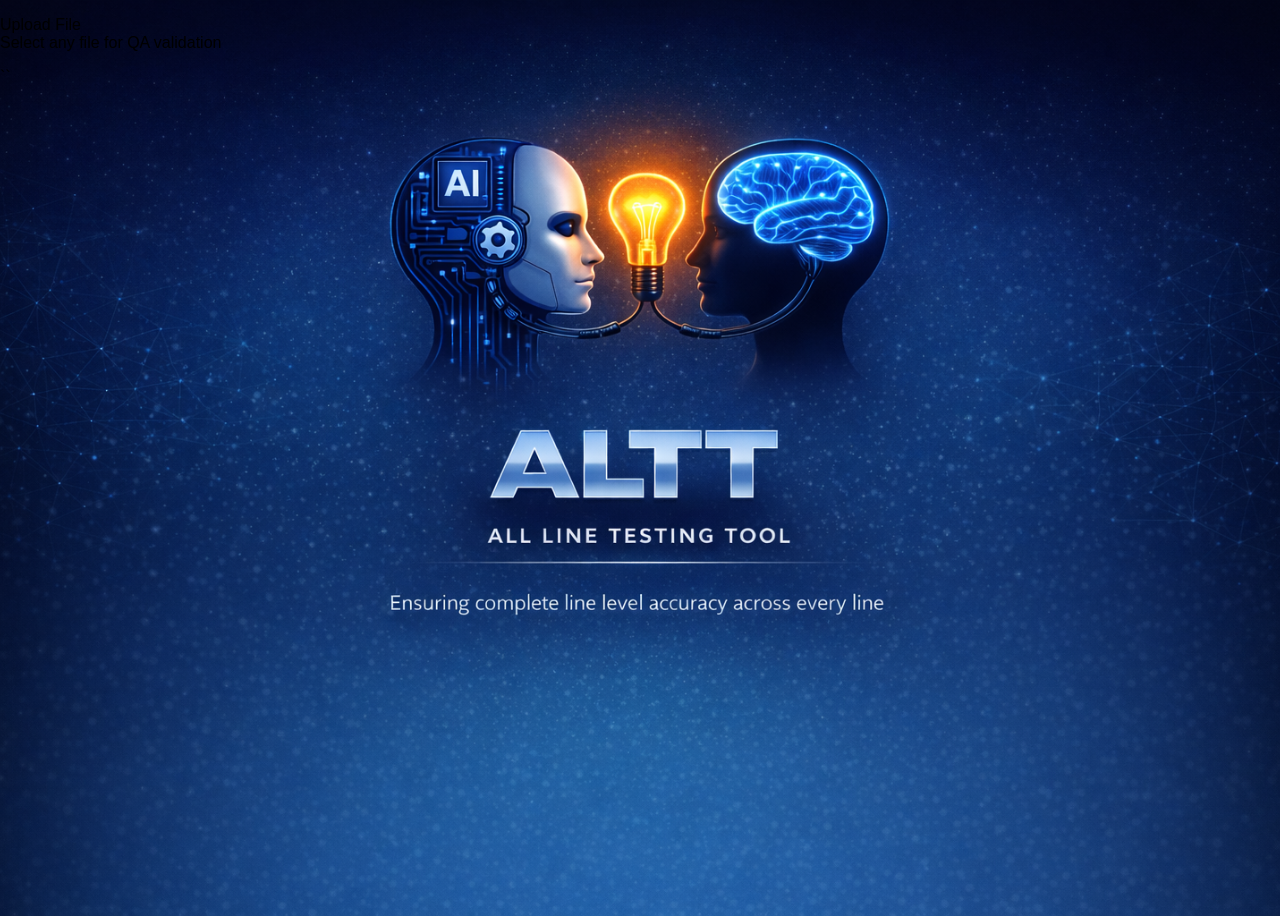
==== compare.html @ 16dd4e04 "Create compare.html" ====
<!DOCTYPE html>
<html lang="en">
<head>
    <meta charset="UTF-8">
    <title>ALTT - Upload</title>
    <link rel="stylesheet" href="style.css">
</head>
<body>

<!-- Background -->
<div class="background"></div>

<!-- Upload Section -->
<div class="upload-container">

    <div id="uploadBox" class="upload-box">
        <p>Upload File<br>
        <span>Select any file for QA validation</span></p>
        <input type="file" id="fileInput" hidden>
    </div>

    <!-- Forms Display -->
    <div id="formsContainer" class="forms-container"></div>

</div>

<script src="compare.js"></script>

</body>
</html>
``
---- style.css ----
/* RESET */

body {
    margin: 0;
    padding: 0;
    height: 100vh;
    font-family: 'Segoe UI', sans-serif;

    /* ✅ FULL BACKGROUND IMAGE */
    background: url("background.png") no-repeat center center;
    background-size: cover;
}


/* DARK OVERLAY (to match contrast) */
.overlay {
    width: 100%;
    height: 100vh;

    display: flex;
    justify-content: center;
    align-items: flex-start;
}

/* CONTENT POSITIONING */
.content {
    text-align: center;

    position: absolute;
    top: 52%;             /* 🔥 PERFECT ALIGNMENT CONTROL */
    left: 50%;
    transform: translate(-50%, -50%);
}

/* TITLE */
.title {
    font-size: 95px;
    font-weight: 900;

    background: linear-gradient(to bottom, #e8ecf3, #aab4c8);
    -webkit-background-clip: text;
    -webkit-text-fill-color: transparent;

    letter-spacing: 5px;
    margin: 0;

    /* 🔥 ADD THIS LINE */
    text-shadow: 0px 8px 25px rgba(255,255,255,0.4)

}

/* SUBTITLE */
.subtitle {
    font-size: 22px;
    letter-spacing: 4px;

    color: #c8d4ea;
    margin-top: 5px;
}

/* TAGLINE */
.tagline {
    margin-top: 20px;

    font-size: 14px;
    font-style: italic;

    color: #e0e8f8;

    padding: 8px 25px;

    border-radius: 20px;

    background: rgba(255, 255, 255, 0.07);
    backdrop-filter: blur(8px);

    border: 1px solid rgba(255,255,255,0.15);

    display: inline-block;
}

/* ================================
   ALTT Bottom Option Cards Section
   ================================ */

.altt-options {
  position: fixed;
  left: 0;
  right: 0;
  bottom: clamp(18px, 4.5vh, 44px);
  z-index: 20;

  /* Ensures cards don't touch screen edges */
  padding: 0 clamp(14px, 3vw, 32px);

  /* No overlap with browser UI safe area */
  padding-bottom: env(safe-area-inset-bottom, 0px);

  pointer-events: none; /* enable click only on inner wrapper */
}

.altt-options__wrap {
  pointer-events: auto;

  /* Desktop layout: side-by-side */
  display: grid;
  grid-template-columns: 1fr 1fr;
  gap: clamp(14px, 2.2vw, 22px);

  /* Center with max width */
  max-width: 1050px;
  margin: 0 auto;

  /* Prevent overlap with hero text area (keeps cards visually in bottom zone) */
  align-items: stretch;
}

/* Card base */
.option-card {
  display: flex;
  flex-direction: column;
  align-items: center;

  /* ✅ IMPORTANT FIXES */
  width: fit-content;              /* auto width */
  min-width: 320px;
  max-width: 520px;               /* prevents too wide */
  height: auto;                   /* ✅ auto height */

  padding: 24px 28px;             /* balanced spacing */

  box-sizing: border-box;         /* ensures padding stays inside */

  border-radius: 20px;

  background: linear-gradient(
    135deg,
    rgba(130, 190, 255, 0.14),
    rgba(30, 80, 170, 0.10)
  );

  backdrop-filter: blur(14px);

  border: 1px solid rgba(190, 230, 255, 0.22);

  box-shadow:
    0 10px 30px rgba(0, 0, 0, 0.35),
    inset 0 1px 0 rgba(255, 255, 255, 0.10);

  cursor: pointer;
  transition: 0.3s ease;
}


/* Liquid reflection shine layer */
.option-card__shine {
  position: absolute;
  inset: -40% -30%;
  background: radial-gradient(circle at 20% 20%, rgba(255,255,255,0.22), rgba(255,255,255,0) 55%),
              linear-gradient(120deg, rgba(255,255,255,0.18), rgba(255,255,255,0) 35%);
  transform: rotate(-8deg);
  opacity: 0.55;
  transition: opacity 0.3s ease, transform 0.3s ease;
  pointer-events: none;
}

/* Subtle moving highlight edge */
.option-card::before {
  content: "";
  position: absolute;
  top: -60%;
  left: -30%;
  width: 120%;
  height: 120%;
  background: linear-gradient(
    90deg,
    rgba(255,255,255,0) 0%,
    rgba(255,255,255,0.14) 40%,
    rgba(255,255,255,0) 75%
  );
  transform: rotate(18deg);
  opacity: 0.22;
  pointer-events: none;
}

/* Typography */

.option-card__header {
  text-align: center;
  margin-bottom: 16px;
}
.option-card__title {
  font-size: 20px;
  font-weight: 900;

  text-align: center;
  margin-bottom: 12px;

  color: rgba(235, 248, 255, 0.96);
}

/* BODY (Description Section) */
.option-card__body {
  text-align: center;
  padding: 0 4px;
}

.option-card__desc {
  font-size: 13.5px;

  text-align: center;

  color: rgba(230, 238, 245, 0.85);

  /* ✅ FIXES TEXT ISSUE */
  white-space: normal;        /* allow wrapping */
  line-height: 1.5;           /* better readability */

  max-width: 460px;           /* keeps text inside card */
}


/* Hover effects (MANDATORY) */
.option-card:hover {
  transform: scale(1.04);
  filter: brightness(1.08);

  /* Neon aura */
  box-shadow:
    0 0 22px rgba(90, 180, 255, 0.55),
    0 18px 40px rgba(0, 0, 0, 0.45),
    inset 0 1px 0 rgba(255, 255, 255, 0.14);

  border-color: rgba(200, 240, 255, 0.35);
}

.option-card:hover .option-card__shine {
  opacity: 0.82;
  transform: rotate(-8deg) translateY(-6px);
}


/* Responsive: stack vertically on smaller screens */
@media (max-width: 900px) {
  .altt-options {
    bottom: clamp(12px, 3vh, 26px);
  }

  .altt-options__wrap {
    grid-template-columns: 1fr;
    max-width: 680px;
  }

  .option-card {
    min-height: 130px;
  }
}
/* ================================
   HORIZONTAL CONTAINER LAYOUT
   ================================ */

.altt-horizontal-container {
  position: fixed;              /* ✅ stick to screen */
  left: 0;
  bottom: 65px;                 /* ✅ move to bottom */

  width: 100%;
  display: flex;
  justify-content: center;

  z-index: 20;                  /* ✅ keep above background */

  padding: 0 20px;              /* ✅ spacing from edges */
}



.altt-horizontal-box {
  width: 85%;
  max-width: 1100px;
  height: 140px;

  display: flex;
  justify-content: center;
  align-items: center;

  border-radius: 24px;

  /* ✅ REMOVE GLASS LOOK */
  background: transparent;
  backdrop-filter: none;
  border: none;
}
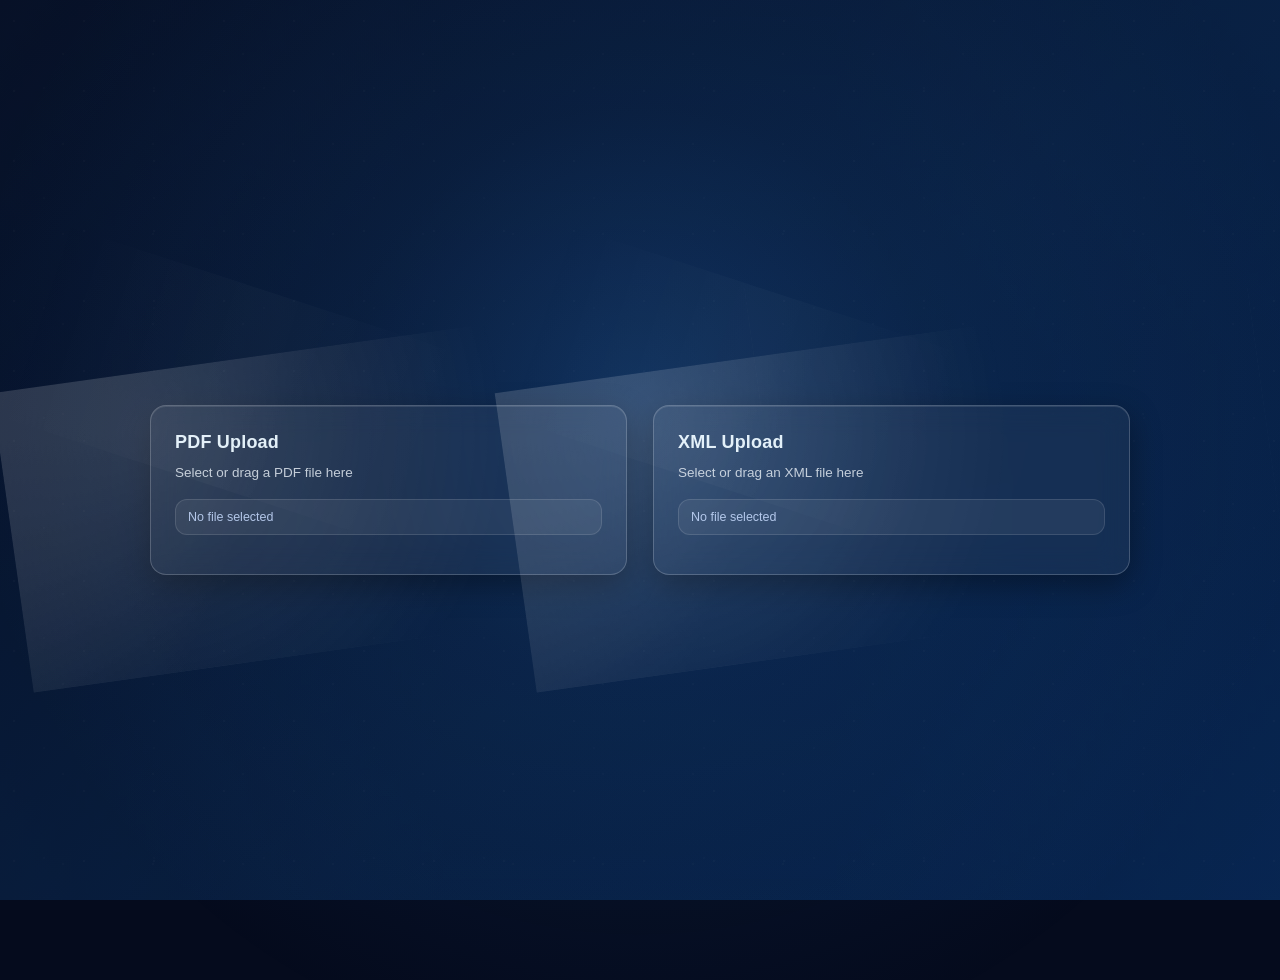
==== commit d73c387c: "feat(ui): add second screen upload UI with PDF and XML upload boxes and glow hover effects" ====
--- a/compare.html
+++ b/compare.html
@@ -1,31 +1,59 @@
 <!DOCTYPE html>
 <html lang="en">
 <head>
-    <meta charset="UTF-8">
-    <title>ALTT - Upload</title>
-    <link rel="stylesheet" href="style.css">
+  <meta charset="UTF-8" />
+  <meta name="viewport" content="width=device-width, initial-scale=1"/>
+  <title>ALTT - Upload</title>
+  <link rel="stylesheet" href="style.css" />
 </head>
+
 <body>
+  <!-- Background layer only (no text/images here) -->
+  <div class="background" aria-hidden="true"></div>
 
-<!-- Background -->
-<div class="background"></div>
+  <!-- Centered stage -->
+  <main class="upload-stage">
+    <section class="upload-grid" aria-label="File upload area">
+      
+      <!-- PDF Upload Card -->
+      <div
+        class="upload-card"
+        id="pdfCard"
+        role="button"
+        tabindex="0"
+        aria-label="Upload PDF file"
+        data-kind="pdf"
+      >
+        <div class="upload-card__shine" aria-hidden="true"></div>
+        <div class="upload-card__content">
+          <div class="upload-title">PDF Upload</div>
+          <div class="upload-hint">Select or drag a PDF file here</div>
+          <div class="upload-filename" id="pdfName">No file selected</div>
+        </div>
+        <input type="file" id="pdfInput" accept=".pdf,application/pdf" hidden />
+      </div>
 
-<!-- Upload Section -->
-<div class="upload-container">
+      <!-- XML Upload Card -->
+      <div
+        class="upload-card"
+        id="xmlCard"
+        role="button"
+        tabindex="0"
+        aria-label="Upload XML file"
+        data-kind="xml"
+      >
+        <div class="upload-card__shine" aria-hidden="true"></div>
+        <div class="upload-card__content">
+          <div class="upload-title">XML Upload</div>
+          <div class="upload-hint">Select or drag an XML file here</div>
+          <div class="upload-filename" id="xmlName">No file selected</div>
+        </div>
+        <input type="file" id="xmlInput" accept=".xml,text/xml,application/xml" hidden />
+      </div>
 
-    <div id="uploadBox" class="upload-box">
-        <p>Upload File<br>
-        <span>Select any file for QA validation</span></p>
-        <input type="file" id="fileInput" hidden>
-    </div>
+    </section>
+  </main>
 
-    <!-- Forms Display -->
-    <div id="formsContainer" class="forms-container"></div>
-
-</div>
-
-<script src="compare.js"></script>
-
+  <script src="compare.js"></script>
 </body>
 </html>
-``
--- a/style.css
+++ b/style.css
@@ -290,4 +290,237 @@
   background: transparent;
   backdrop-filter: none;
   border: none;
-}+}
+
+/* UPLOAD SECTION */
+.upload-container {
+    position: absolute;
+    top: 50%;
+    left: 50%;
+    transform: translate(-50%, -40%);
+    text-align: center;
+    width: 80%;
+}
+/* ================================
+   UPLOAD SCREEN (SECOND PAGE)
+   Futuristic background + 2 upload cards
+================================ */
+
+/* Ensure full-screen canvas */
+html, body {
+  height: 100%;
+}
+
+/* Keep your font family consistent */
+body {
+  margin: 0;
+  min-height: 100vh;
+  font-family: 'Segoe UI', sans-serif;
+  overflow-x: hidden;
+
+  /* IMPORTANT: remove dependency on background.png on upload screen.
+     Background is created with CSS via .background layer. */
+  background: #050B1D;
+}
+
+/* ---------- BACKGROUND LAYER ONLY ---------- */
+.background {
+  position: fixed;
+  inset: 0;
+  z-index: 0;
+
+  /* Base gradient */
+  background: linear-gradient(135deg, #050B1D 0%, #071B3A 55%, #06214A 100%);
+}
+
+/* Particle dots + faint edge networks */
+.background::before {
+  content: "";
+  position: absolute;
+  inset: 0;
+
+  /* Multi-layer overlay:
+     1) Subtle particles (radial dots)
+     2) Faint network lines on edges (linear fades)
+  */
+  background-image:
+    radial-gradient(circle at 20% 30%, rgba(255,255,255,0.10) 1px, transparent 1.6px),
+    radial-gradient(circle at 70% 60%, rgba(255,255,255,0.08) 1px, transparent 1.6px),
+    radial-gradient(circle at 40% 80%, rgba(255,255,255,0.06) 1px, transparent 1.6px),
+    linear-gradient(90deg, rgba(46,125,216,0.18), transparent 35%),
+    linear-gradient(270deg, rgba(46,125,216,0.18), transparent 35%),
+    linear-gradient(180deg, rgba(46,125,216,0.12), transparent 40%),
+    linear-gradient(0deg, rgba(46,125,216,0.10), transparent 40%);
+
+  background-size:
+    70px 70px,
+    90px 90px,
+    110px 110px,
+    100% 100%,
+    100% 100%,
+    100% 100%,
+    100% 100%;
+
+  opacity: 0.20; /* low opacity particles */
+  filter: blur(0.2px);
+  pointer-events: none;
+}
+
+/* Soft center glow layer */
+.background::after {
+  content: "";
+  position: absolute;
+  inset: -10%;
+  background: radial-gradient(
+    circle at 50% 45%,
+    rgba(46,125,216,0.28) 0%,
+    rgba(46,125,216,0.10) 30%,
+    rgba(0,0,0,0) 70%
+  );
+  opacity: 0.9;
+  pointer-events: none;
+}
+
+/* ---------- CENTER STAGE LAYOUT ---------- */
+.upload-stage {
+  position: relative;
+  z-index: 1; /* above background */
+  min-height: 100vh;
+  display: flex;
+  align-items: center;
+  justify-content: center;
+  padding: clamp(18px, 4vw, 40px);
+}
+
+/* Two boxes side-by-side on desktop, stacked on mobile */
+.upload-grid {
+  width: min(980px, 94vw);
+  display: grid;
+  grid-template-columns: repeat(2, minmax(260px, 1fr));
+  gap: clamp(16px, 2.5vw, 26px);
+}
+
+/* Responsive stack */
+@media (max-width: 760px) {
+  .upload-grid {
+    grid-template-columns: 1fr;
+  }
+}
+
+/* ---------- UPLOAD CARD (Option-card-like) ---------- */
+.upload-card {
+  position: relative;
+  border-radius: 16px;
+  padding: 26px 24px;
+  min-height: 170px;
+  box-sizing: border-box;
+
+  /* glassmorphism */
+  background: rgba(255,255,255,0.05);
+  backdrop-filter: blur(14px);
+  -webkit-backdrop-filter: blur(14px);
+
+  border: 1px solid rgba(255,255,255,0.20);
+  box-shadow:
+    0 10px 30px rgba(0,0,0,0.35),
+    inset 0 1px 0 rgba(255,255,255,0.10);
+
+  cursor: pointer;
+  user-select: none;
+
+  transition: transform 0.3s ease, box-shadow 0.3s ease, border-color 0.3s ease, filter 0.3s ease;
+  outline: none;
+}
+
+/* Optional shine layer (same idea as option-card shine) */
+.upload-card__shine {
+  position: absolute;
+  inset: -40% -30%;
+  background:
+    radial-gradient(circle at 20% 20%, rgba(255,255,255,0.22), rgba(255,255,255,0) 55%),
+    linear-gradient(120deg, rgba(255,255,255,0.18), rgba(255,255,255,0) 35%);
+  transform: rotate(-8deg);
+  opacity: 0.55;
+  transition: opacity 0.3s ease, transform 0.3s ease;
+  pointer-events: none;
+}
+
+/* subtle highlight sweep like option-card::before */
+.upload-card::before {
+  content: "";
+  position: absolute;
+  top: -60%;
+  left: -30%;
+  width: 120%;
+  height: 120%;
+  background: linear-gradient(
+    90deg,
+    rgba(255,255,255,0) 0%,
+    rgba(255,255,255,0.14) 40%,
+    rgba(255,255,255,0) 75%
+  );
+  transform: rotate(18deg);
+  opacity: 0.18;
+  pointer-events: none;
+}
+
+.upload-card__content {
+  position: relative;
+  display: flex;
+  flex-direction: column;
+  gap: 10px;
+}
+
+/* Minimal typography */
+.upload-title {
+  font-size: 18px;
+  font-weight: 900;
+  color: rgba(235, 248, 255, 0.96);
+  letter-spacing: 0.2px;
+}
+
+.upload-hint {
+  font-size: 13.5px;
+  line-height: 1.45;
+  color: rgba(230, 238, 245, 0.82);
+}
+
+.upload-filename {
+  margin-top: 6px;
+  font-size: 12.5px;
+  color: rgba(200, 220, 255, 0.86);
+  padding: 10px 12px;
+  border-radius: 12px;
+  background: rgba(255,255,255,0.06);
+  border: 1px solid rgba(255,255,255,0.12);
+  white-space: nowrap;
+  overflow: hidden;
+  text-overflow: ellipsis;
+}
+
+/* ---------- HOVER + GLOW (CRITICAL) ---------- */
+.upload-card:hover {
+  transform: scale(1.03);
+  filter: brightness(1.06);
+
+  border-color: rgba(46,125,216,0.55);
+  box-shadow:
+    0 0 20px rgba(0, 150, 255, 0.40),
+    0 18px 40px rgba(0,0,0,0.45),
+    inset 0 1px 0 rgba(255,255,255,0.14);
+}
+
+.upload-card:hover .upload-card__shine {
+  opacity: 0.82;
+  transform: rotate(-8deg) translateY(-6px);
+}
+
+/* Active click press */
+.upload-card:active {
+  transform: scale(0.99);
+}
+
+/* Keyboard focus (keeps it accessible + consistent) */
+.upload-card:focus-visible {
+  border-color: rgba(46,125,216,0.70);
+  box-shadow:
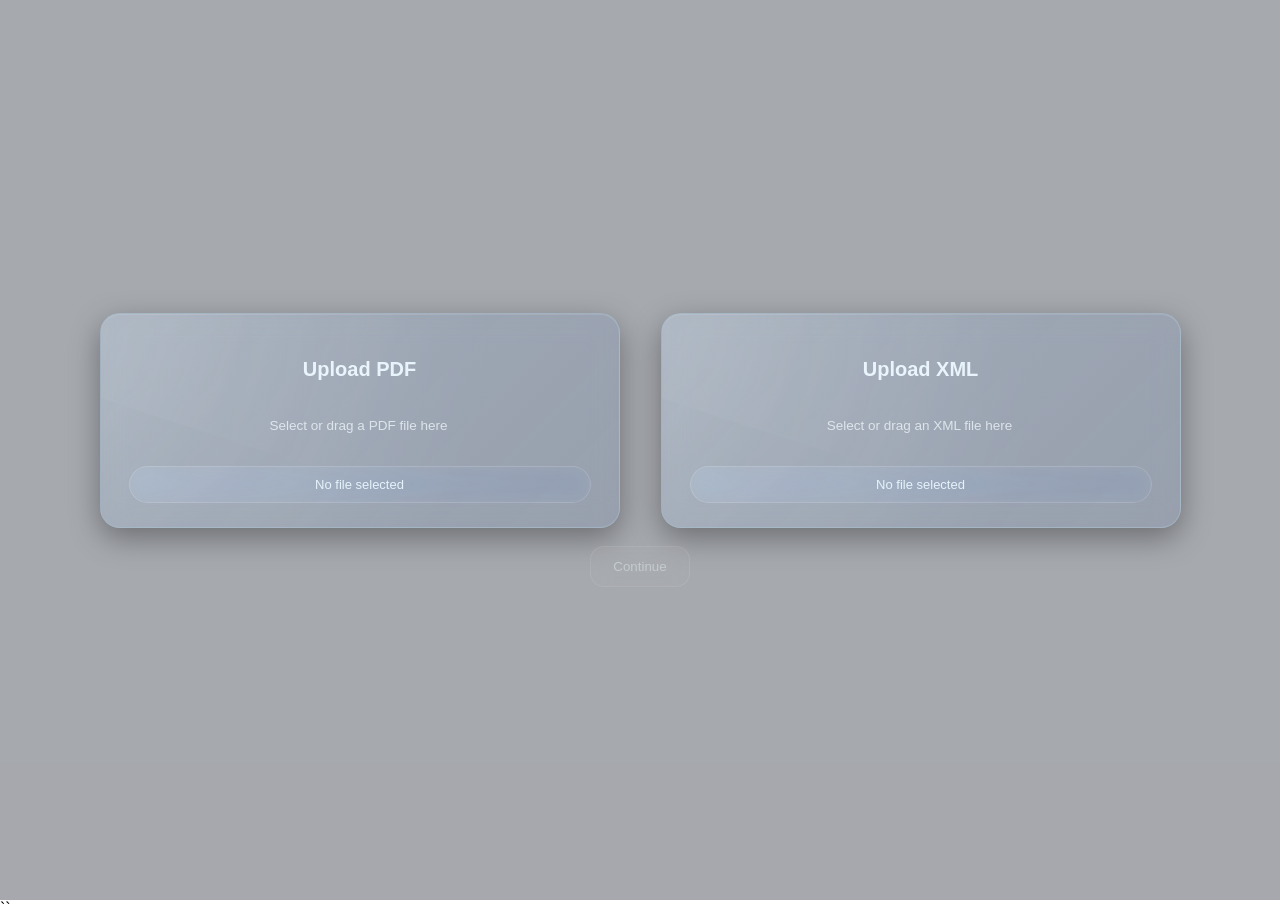
==== commit edd12105: "feat(ui): add second screen upload page with PDF/XML option-card boxes and hover glow" ====
--- a/compare.html
+++ b/compare.html
@@ -3,57 +3,53 @@
 <head>
   <meta charset="UTF-8" />
   <meta name="viewport" content="width=device-width, initial-scale=1"/>
-  <title>ALTT - Upload</title>
-  <link rel="stylesheet" href="style.css" />
+  <title>ALTT - Upload PDF & XML</title>
+
+  <!-- Reuse first screen card + hover glow styling -->
+  <link rel="stylesheet" href="style.css" /> <!-- from your first screen -->
+  <link rel="stylesheet" href="compare.css" />
 </head>
 
-<body>
-  <!-- Background layer only (no text/images here) -->
-  <div class="background" aria-hidden="true"></div>
+<body class="compare-body">
+  <main class="compare-overlay" aria-label="Upload screen">
+    <section class="upload-shell">
+      <div class="upload-grid">
 
-  <!-- Centered stage -->
-  <main class="upload-stage">
-    <section class="upload-grid" aria-label="File upload area">
-      
-      <!-- PDF Upload Card -->
-      <div
-        class="upload-card"
-        id="pdfCard"
-        role="button"
-        tabindex="0"
-        aria-label="Upload PDF file"
-        data-kind="pdf"
-      >
-        <div class="upload-card__shine" aria-hidden="true"></div>
-        <div class="upload-card__content">
-          <div class="upload-title">PDF Upload</div>
-          <div class="upload-hint">Select or drag a PDF file here</div>
-          <div class="upload-filename" id="pdfName">No file selected</div>
+        <!-- PDF Upload -->
+        <div class="option-card upload-card" id="pdfCard" role="button" tabindex="0" aria-label="Upload PDF file">
+          <span class="option-card__shine" aria-hidden="true"></span>
+          <div class="upload-card__content">
+            <h3 class="option-card__title">Upload PDF</h3>
+            <p class="option-card__desc">Select or drag a PDF file here</p>
+
+            <input type="file" id="pdfInput" accept=".pdf,application/pdf" hidden />
+            <div class="file-pill" id="pdfPill" aria-live="polite">No file selected</div>
+          </div>
         </div>
-        <input type="file" id="pdfInput" accept=".pdf,application/pdf" hidden />
+
+        <!-- XML Upload -->
+        <div class="option-card upload-card" id="xmlCard" role="button" tabindex="0" aria-label="Upload XML file">
+          <span class="option-card__shine" aria-hidden="true"></span>
+          <div class="upload-card__content">
+            <h3 class="option-card__title">Upload XML</h3>
+            <p class="option-card__desc">Select or drag an XML file here</p>
+
+            <input type="file" id="xmlInput" accept=".xml,text/xml,application/xml" hidden />
+            <div class="file-pill" id="xmlPill" aria-live="polite">No file selected</div>
+          </div>
+        </div>
+
       </div>
 
-      <!-- XML Upload Card -->
-      <div
-        class="upload-card"
-        id="xmlCard"
-        role="button"
-        tabindex="0"
-        aria-label="Upload XML file"
-        data-kind="xml"
-      >
-        <div class="upload-card__shine" aria-hidden="true"></div>
-        <div class="upload-card__content">
-          <div class="upload-title">XML Upload</div>
-          <div class="upload-hint">Select or drag an XML file here</div>
-          <div class="upload-filename" id="xmlName">No file selected</div>
-        </div>
-        <input type="file" id="xmlInput" accept=".xml,text/xml,application/xml" hidden />
+      <div class="actions">
+        <button class="continue-btn" id="continueBtn" disabled>
+          Continue
+        </button>
       </div>
-
     </section>
   </main>
 
   <script src="compare.js"></script>
 </body>
 </html>
+``
--- a/style.css
+++ b/style.css
@@ -292,235 +292,3 @@
   border: none;
 }
 
-/* UPLOAD SECTION */
-.upload-container {
-    position: absolute;
-    top: 50%;
-    left: 50%;
-    transform: translate(-50%, -40%);
-    text-align: center;
-    width: 80%;
-}
-/* ================================
-   UPLOAD SCREEN (SECOND PAGE)
-   Futuristic background + 2 upload cards
-================================ */
-
-/* Ensure full-screen canvas */
-html, body {
-  height: 100%;
-}
-
-/* Keep your font family consistent */
-body {
-  margin: 0;
-  min-height: 100vh;
-  font-family: 'Segoe UI', sans-serif;
-  overflow-x: hidden;
-
-  /* IMPORTANT: remove dependency on background.png on upload screen.
-     Background is created with CSS via .background layer. */
-  background: #050B1D;
-}
-
-/* ---------- BACKGROUND LAYER ONLY ---------- */
-.background {
-  position: fixed;
-  inset: 0;
-  z-index: 0;
-
-  /* Base gradient */
-  background: linear-gradient(135deg, #050B1D 0%, #071B3A 55%, #06214A 100%);
-}
-
-/* Particle dots + faint edge networks */
-.background::before {
-  content: "";
-  position: absolute;
-  inset: 0;
-
-  /* Multi-layer overlay:
-     1) Subtle particles (radial dots)
-     2) Faint network lines on edges (linear fades)
-  */
-  background-image:
-    radial-gradient(circle at 20% 30%, rgba(255,255,255,0.10) 1px, transparent 1.6px),
-    radial-gradient(circle at 70% 60%, rgba(255,255,255,0.08) 1px, transparent 1.6px),
-    radial-gradient(circle at 40% 80%, rgba(255,255,255,0.06) 1px, transparent 1.6px),
-    linear-gradient(90deg, rgba(46,125,216,0.18), transparent 35%),
-    linear-gradient(270deg, rgba(46,125,216,0.18), transparent 35%),
-    linear-gradient(180deg, rgba(46,125,216,0.12), transparent 40%),
-    linear-gradient(0deg, rgba(46,125,216,0.10), transparent 40%);
-
-  background-size:
-    70px 70px,
-    90px 90px,
-    110px 110px,
-    100% 100%,
-    100% 100%,
-    100% 100%,
-    100% 100%;
-
-  opacity: 0.20; /* low opacity particles */
-  filter: blur(0.2px);
-  pointer-events: none;
-}
-
-/* Soft center glow layer */
-.background::after {
-  content: "";
-  position: absolute;
-  inset: -10%;
-  background: radial-gradient(
-    circle at 50% 45%,
-    rgba(46,125,216,0.28) 0%,
-    rgba(46,125,216,0.10) 30%,
-    rgba(0,0,0,0) 70%
-  );
-  opacity: 0.9;
-  pointer-events: none;
-}
-
-/* ---------- CENTER STAGE LAYOUT ---------- */
-.upload-stage {
-  position: relative;
-  z-index: 1; /* above background */
-  min-height: 100vh;
-  display: flex;
-  align-items: center;
-  justify-content: center;
-  padding: clamp(18px, 4vw, 40px);
-}
-
-/* Two boxes side-by-side on desktop, stacked on mobile */
-.upload-grid {
-  width: min(980px, 94vw);
-  display: grid;
-  grid-template-columns: repeat(2, minmax(260px, 1fr));
-  gap: clamp(16px, 2.5vw, 26px);
-}
-
-/* Responsive stack */
-@media (max-width: 760px) {
-  .upload-grid {
-    grid-template-columns: 1fr;
-  }
-}
-
-/* ---------- UPLOAD CARD (Option-card-like) ---------- */
-.upload-card {
-  position: relative;
-  border-radius: 16px;
-  padding: 26px 24px;
-  min-height: 170px;
-  box-sizing: border-box;
-
-  /* glassmorphism */
-  background: rgba(255,255,255,0.05);
-  backdrop-filter: blur(14px);
-  -webkit-backdrop-filter: blur(14px);
-
-  border: 1px solid rgba(255,255,255,0.20);
-  box-shadow:
-    0 10px 30px rgba(0,0,0,0.35),
-    inset 0 1px 0 rgba(255,255,255,0.10);
-
-  cursor: pointer;
-  user-select: none;
-
-  transition: transform 0.3s ease, box-shadow 0.3s ease, border-color 0.3s ease, filter 0.3s ease;
-  outline: none;
-}
-
-/* Optional shine layer (same idea as option-card shine) */
-.upload-card__shine {
-  position: absolute;
-  inset: -40% -30%;
-  background:
-    radial-gradient(circle at 20% 20%, rgba(255,255,255,0.22), rgba(255,255,255,0) 55%),
-    linear-gradient(120deg, rgba(255,255,255,0.18), rgba(255,255,255,0) 35%);
-  transform: rotate(-8deg);
-  opacity: 0.55;
-  transition: opacity 0.3s ease, transform 0.3s ease;
-  pointer-events: none;
-}
-
-/* subtle highlight sweep like option-card::before */
-.upload-card::before {
-  content: "";
-  position: absolute;
-  top: -60%;
-  left: -30%;
-  width: 120%;
-  height: 120%;
-  background: linear-gradient(
-    90deg,
-    rgba(255,255,255,0) 0%,
-    rgba(255,255,255,0.14) 40%,
-    rgba(255,255,255,0) 75%
-  );
-  transform: rotate(18deg);
-  opacity: 0.18;
-  pointer-events: none;
-}
-
-.upload-card__content {
-  position: relative;
-  display: flex;
-  flex-direction: column;
-  gap: 10px;
-}
-
-/* Minimal typography */
-.upload-title {
-  font-size: 18px;
-  font-weight: 900;
-  color: rgba(235, 248, 255, 0.96);
-  letter-spacing: 0.2px;
-}
-
-.upload-hint {
-  font-size: 13.5px;
-  line-height: 1.45;
-  color: rgba(230, 238, 245, 0.82);
-}
-
-.upload-filename {
-  margin-top: 6px;
-  font-size: 12.5px;
-  color: rgba(200, 220, 255, 0.86);
-  padding: 10px 12px;
-  border-radius: 12px;
-  background: rgba(255,255,255,0.06);
-  border: 1px solid rgba(255,255,255,0.12);
-  white-space: nowrap;
-  overflow: hidden;
-  text-overflow: ellipsis;
-}
-
-/* ---------- HOVER + GLOW (CRITICAL) ---------- */
-.upload-card:hover {
-  transform: scale(1.03);
-  filter: brightness(1.06);
-
-  border-color: rgba(46,125,216,0.55);
-  box-shadow:
-    0 0 20px rgba(0, 150, 255, 0.40),
-    0 18px 40px rgba(0,0,0,0.45),
-    inset 0 1px 0 rgba(255,255,255,0.14);
-}
-
-.upload-card:hover .upload-card__shine {
-  opacity: 0.82;
-  transform: rotate(-8deg) translateY(-6px);
-}
-
-/* Active click press */
-.upload-card:active {
-  transform: scale(0.99);
-}
-
-/* Keyboard focus (keeps it accessible + consistent) */
-.upload-card:focus-visible {
-  border-color: rgba(46,125,216,0.70);
-  box-shadow:
--- a/compare.css
+++ b/compare.css
@@ -0,0 +1,119 @@
+/* =========================
+   Exact background replica
+   ========================= */
+.compare-body {
+  margin: 0;
+  height: 100vh;
+  font-family: 'Segoe UI', sans-serif;
+
+  /* EXACT replica: use provided image */
+  background: url("image.png") no-repeat center center;
+  background-size: cover;
+}
+
+/* Readability overlay (subtle) */
+.compare-overlay {
+  min-height: 100vh;
+  display: grid;
+  place-items: center;
+  background: rgba(0, 8, 22, 0.35);
+}
+
+/* Layout shell */
+.upload-shell {
+  width: min(1100px, 92vw);
+  padding: clamp(18px, 3vw, 34px);
+}
+
+/* Two cards grid */
+.upload-grid {
+  display: grid;
+  grid-template-columns: 1fr 1fr;
+  gap: clamp(14px, 2.2vw, 22px);
+  align-items: stretch;
+}
+
+/* Responsive: stack on smaller screens */
+@media (max-width: 900px) {
+  .upload-grid {
+    grid-template-columns: 1fr;
+  }
+}
+
+/* =========================
+   Reuse first-screen option-card
+   but make it perfect for uploads
+   ========================= */
+.upload-card.option-card {
+  /* Keep option-card visuals from style.css,
+     only add structural safety here */
+  position: relative;
+  overflow: hidden;
+  width: 100%;
+  max-width: 520px;
+  min-width: 0;
+  margin: 0 auto;
+}
+
+.upload-card__content {
+  width: 100%;
+  display: grid;
+  gap: 10px;
+  text-align: center;
+}
+
+/* Drag state */
+.upload-card.is-dragover {
+  outline: 2px solid rgba(120, 210, 255, 0.55);
+  outline-offset: 4px;
+}
+
+/* File pill */
+.file-pill {
+  margin-top: 6px;
+  padding: 10px 12px;
+  border-radius: 999px;
+  background: rgba(255,255,255,0.06);
+  border: 1px solid rgba(255,255,255,0.14);
+  color: rgba(235, 248, 255, 0.92);
+  font-size: 13px;
+  backdrop-filter: blur(10px);
+  overflow: hidden;
+  text-overflow: ellipsis;
+  white-space: nowrap;
+}
+
+/* Selected state */
+.file-pill.has-file {
+  border-color: rgba(170, 240, 255, 0.35);
+  box-shadow: 0 0 18px rgba(90, 180, 255, 0.25);
+}
+
+/* Actions */
+.actions {
+  display: flex;
+  justify-content: center;
+  margin-top: 18px;
+}
+
+.continue-btn {
+  padding: 12px 22px;
+  border-radius: 14px;
+  border: 1px solid rgba(255,255,255,0.18);
+  background: rgba(255,255,255,0.08);
+  color: rgba(235, 248, 255, 0.96);
+  cursor: pointer;
+  backdrop-filter: blur(10px);
+  transition: 0.25s ease;
+}
+
+.continue-btn:disabled {
+  opacity: 0.45;
+  cursor: not-allowed;
+}
+
+.continue-btn:not(:disabled):hover {
+  transform: translateY(-2px);
+  box-shadow: 0 0 18px rgba(90, 180, 255, 0.35);
+  border-color: rgba(200, 240, 255, 0.30);
+}
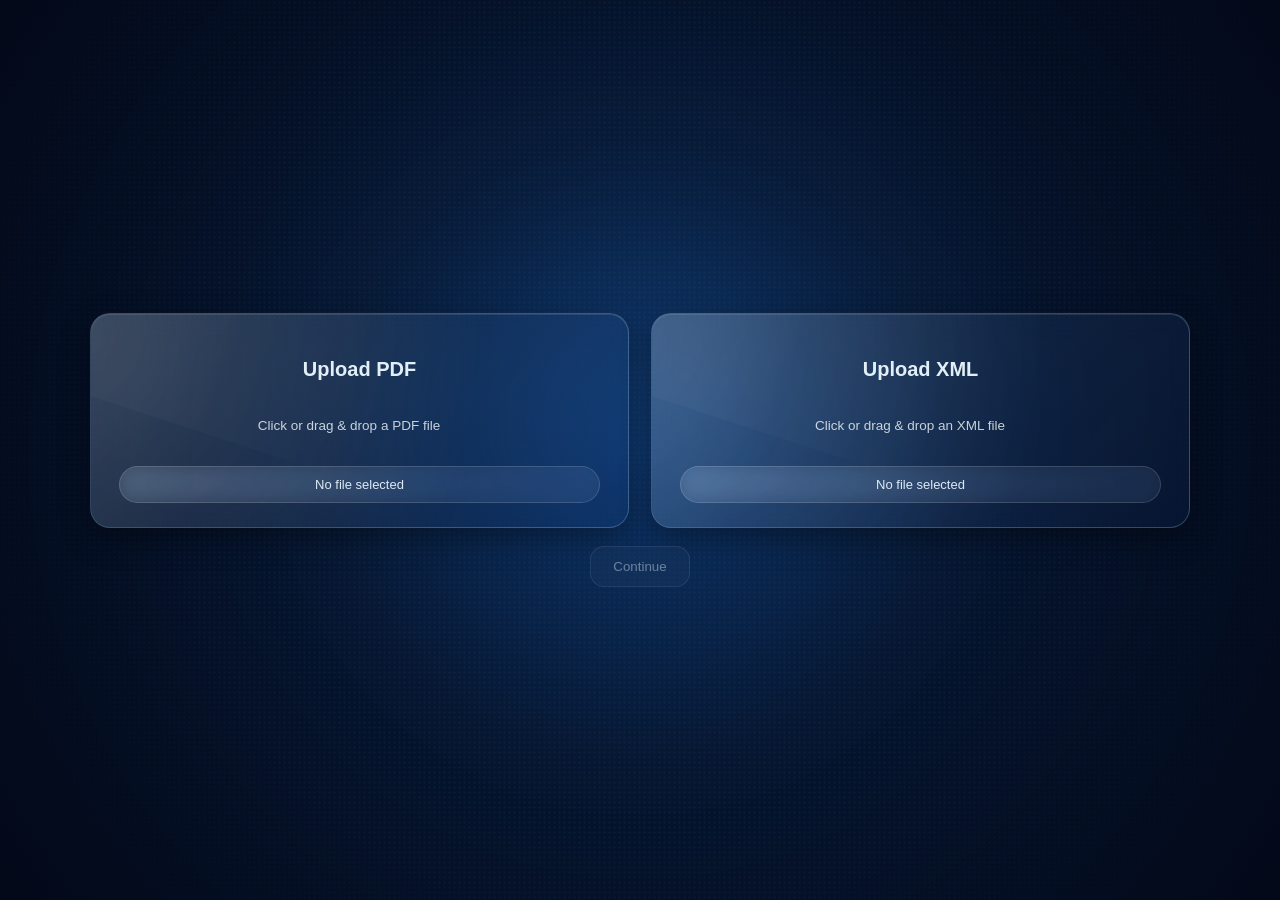
==== commit a7bf701b: "feat(compare): add layered CSS background and dual upload option-card UI for PDF/XML" ====
--- a/compare.html
+++ b/compare.html
@@ -2,37 +2,42 @@
 <html lang="en">
 <head>
   <meta charset="UTF-8" />
-  <meta name="viewport" content="width=device-width, initial-scale=1"/>
-  <title>ALTT - Upload PDF & XML</title>
+  <meta name="viewport" content="width=device-width, initial-scale=1" />
+  <title>ALTT — Compare (PDF + XML Upload)</title>
 
-  <!-- Reuse first screen card + hover glow styling -->
-  <link rel="stylesheet" href="style.css" /> <!-- from your first screen -->
+  <!-- Reuse FIRST SCREEN card styles + hover glow -->
+  <link rel="stylesheet" href="style.css" /> <!-- contains .option-card + hover glow -->
   <link rel="stylesheet" href="compare.css" />
 </head>
 
-<body class="compare-body">
-  <main class="compare-overlay" aria-label="Upload screen">
-    <section class="upload-shell">
+<body>
+  <!-- Layered CSS background (no image) -->
+  <div class="altt-second-bg" aria-hidden="true"></div>
+
+  <!-- Foreground UI -->
+  <main class="compare-overlay" role="main">
+    <section class="upload-shell" aria-label="Upload PDF and XML">
+      
       <div class="upload-grid">
 
-        <!-- PDF Upload -->
-        <div class="option-card upload-card" id="pdfCard" role="button" tabindex="0" aria-label="Upload PDF file">
+        <!-- PDF Upload Card -->
+        <div class="option-card upload-card" id="pdfCard" role="button" tabindex="0" aria-label="Upload PDF">
           <span class="option-card__shine" aria-hidden="true"></span>
           <div class="upload-card__content">
             <h3 class="option-card__title">Upload PDF</h3>
-            <p class="option-card__desc">Select or drag a PDF file here</p>
+            <p class="option-card__desc">Click or drag & drop a PDF file</p>
 
             <input type="file" id="pdfInput" accept=".pdf,application/pdf" hidden />
             <div class="file-pill" id="pdfPill" aria-live="polite">No file selected</div>
           </div>
         </div>
 
-        <!-- XML Upload -->
-        <div class="option-card upload-card" id="xmlCard" role="button" tabindex="0" aria-label="Upload XML file">
+        <!-- XML Upload Card -->
+        <div class="option-card upload-card" id="xmlCard" role="button" tabindex="0" aria-label="Upload XML">
           <span class="option-card__shine" aria-hidden="true"></span>
           <div class="upload-card__content">
             <h3 class="option-card__title">Upload XML</h3>
-            <p class="option-card__desc">Select or drag an XML file here</p>
+            <p class="option-card__desc">Click or drag & drop an XML file</p>
 
             <input type="file" id="xmlInput" accept=".xml,text/xml,application/xml" hidden />
             <div class="file-pill" id="xmlPill" aria-live="polite">No file selected</div>
@@ -52,4 +57,3 @@
   <script src="compare.js"></script>
 </body>
 </html>
-``
--- a/compare.css
+++ b/compare.css
@@ -1,31 +1,96 @@
-/* =========================
-   Exact background replica
-   ========================= */
-.compare-body {
-  margin: 0;
-  height: 100vh;
-  font-family: 'Segoe UI', sans-serif;
+/* =========================================
+   BACKGROUND: Layered CSS implementation
+   Based on your prompt:
+   - gradient base
+   - radial glow
+   - particles
+   - mesh lines
+   - vignette
+========================================= */
 
-  /* EXACT replica: use provided image */
-  background: url("image.png") no-repeat center center;
-  background-size: cover;
+.altt-second-bg {
+  position: fixed;
+  inset: 0;
+  z-index: -2;
+  overflow: hidden;
+
+  /* Layer 1 + 2: Base gradient + radial glow */
+  background:
+    radial-gradient(circle at 50% 42%,
+      rgba(46, 125, 216, 0.26) 0%,
+      rgba(46, 125, 216, 0.10) 22%,
+      rgba(0, 0, 0, 0) 52%),
+    radial-gradient(circle at center,
+      #0B3B7A 0%,
+      #071B3A 40%,
+      #050B1D 100%);
 }
 
-/* Readability overlay (subtle) */
+/* Layer 3: Particles (bokeh-like dots) */
+.altt-second-bg::before {
+  content: "";
+  position: absolute;
+  inset: -10%;
+  z-index: -1;
+
+  /* Tiny dot field */
+  background-image:
+    radial-gradient(rgba(255,255,255,0.20) 1px, transparent 1.2px);
+  background-size: 5px 5px;
+
+  /* Density fades outward (center-focused) */
+  opacity: 0.18;
+  filter: blur(0.15px);
+  mask-image: radial-gradient(circle at 50% 45%,
+    rgba(0,0,0,1) 0%,
+    rgba(0,0,0,1) 45%,
+    rgba(0,0,0,0) 78%);
+  pointer-events: none;
+}
+
+/* Layer 4 + 5: Network mesh + vignette */
+.altt-second-bg::after {
+  content: "";
+  position: absolute;
+  inset: 0;
+  pointer-events: none;
+
+  background:
+    /* Mesh lines (subtle) */
+    linear-gradient(115deg, rgba(120,180,255,0.10) 1px, transparent 1px),
+    linear-gradient(65deg,  rgba(120,180,255,0.07) 1px, transparent 1px),
+
+    /* Vignette overlay */
+    radial-gradient(circle at center,
+      rgba(0,0,0,0) 45%,
+      rgba(0,0,0,0.35) 78%,
+      rgba(0,0,0,0.62) 100%);
+
+  background-size: 140px 140px, 180px 180px, cover;
+  opacity: 0.22;
+}
+
+
+/* =========================================
+   FOREGROUND OVERLAY (Readability)
+========================================= */
+
 .compare-overlay {
   min-height: 100vh;
   display: grid;
   place-items: center;
-  background: rgba(0, 8, 22, 0.35);
+
+  /* Light dark overlay for readability */
+  background: rgba(0, 8, 22, 0.28);
 }
 
-/* Layout shell */
+/* Container */
 .upload-shell {
   width: min(1100px, 92vw);
   padding: clamp(18px, 3vw, 34px);
 }
 
-/* Two cards grid */
+/* Two upload boxes: desktop side-by-side */
 .upload-grid {
   display: grid;
   grid-template-columns: 1fr 1fr;
@@ -33,28 +98,24 @@
   align-items: stretch;
 }
 
-/* Responsive: stack on smaller screens */
+/* Responsive stacking */
 @media (max-width: 900px) {
   .upload-grid {
     grid-template-columns: 1fr;
   }
 }
 
-/* =========================
-   Reuse first-screen option-card
-   but make it perfect for uploads
-   ========================= */
+/* Reuse .option-card styling from style.css, add structural rules */
 .upload-card.option-card {
-  /* Keep option-card visuals from style.css,
-     only add structural safety here */
   position: relative;
   overflow: hidden;
   width: 100%;
-  max-width: 520px;
+  max-width: 560px;
   min-width: 0;
   margin: 0 auto;
 }
 
+/* Card inner layout */
 .upload-card__content {
   width: 100%;
   display: grid;
@@ -62,13 +123,13 @@
   text-align: center;
 }
 
-/* Drag state */
+/* Drag state highlight (does not replace your hover glow) */
 .upload-card.is-dragover {
   outline: 2px solid rgba(120, 210, 255, 0.55);
-  outline-offset: 4px;
+  outline-offset: 5px;
 }
 
-/* File pill */
+/* Selected file label */
 .file-pill {
   margin-top: 6px;
   padding: 10px 12px;
@@ -78,15 +139,15 @@
   color: rgba(235, 248, 255, 0.92);
   font-size: 13px;
   backdrop-filter: blur(10px);
+
   overflow: hidden;
   text-overflow: ellipsis;
   white-space: nowrap;
 }
 
-/* Selected state */
 .file-pill.has-file {
-  border-color: rgba(170, 240, 255, 0.35);
-  box-shadow: 0 0 18px rgba(90, 180, 255, 0.25);
+  border-color: rgba(170, 240, 255, 0.32);
+  box-shadow: 0 0 18px rgba(90, 180, 255, 0.22);
 }
 
 /* Actions */
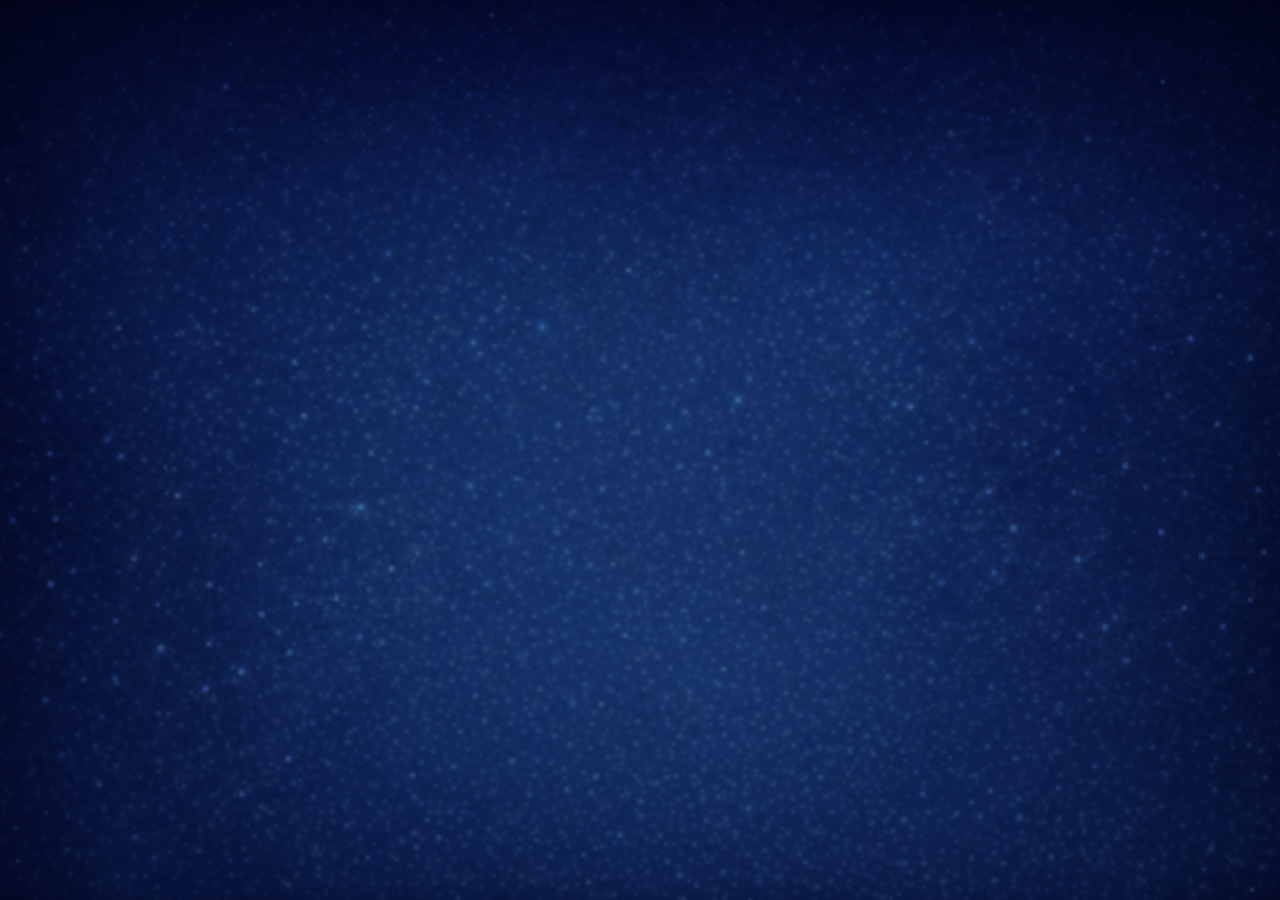
==== commit 0708cf41: "adding second screen background" ====
--- a/compare.html
+++ b/compare.html
@@ -2,58 +2,14 @@
 <html lang="en">
 <head>
   <meta charset="UTF-8" />
-  <meta name="viewport" content="width=device-width, initial-scale=1" />
-  <title>ALTT — Compare (PDF + XML Upload)</title>
-
-  <!-- Reuse FIRST SCREEN card styles + hover glow -->
-  <link rel="stylesheet" href="style.css" /> <!-- contains .option-card + hover glow -->
+  <title>Second Screen</title>
   <link rel="stylesheet" href="compare.css" />
 </head>
+<body>
 
-<body>
-  <!-- Layered CSS background (no image) -->
-  <div class="altt-second-bg" aria-hidden="true"></div>
+  <div class="altt-second-bg"></div>
+  <div class="compare-overlay"></div>
 
-  <!-- Foreground UI -->
-  <main class="compare-overlay" role="main">
-    <section class="upload-shell" aria-label="Upload PDF and XML">
-      
-      <div class="upload-grid">
-
-        <!-- PDF Upload Card -->
-        <div class="option-card upload-card" id="pdfCard" role="button" tabindex="0" aria-label="Upload PDF">
-          <span class="option-card__shine" aria-hidden="true"></span>
-          <div class="upload-card__content">
-            <h3 class="option-card__title">Upload PDF</h3>
-            <p class="option-card__desc">Click or drag & drop a PDF file</p>
-
-            <input type="file" id="pdfInput" accept=".pdf,application/pdf" hidden />
-            <div class="file-pill" id="pdfPill" aria-live="polite">No file selected</div>
-          </div>
-        </div>
-
-        <!-- XML Upload Card -->
-        <div class="option-card upload-card" id="xmlCard" role="button" tabindex="0" aria-label="Upload XML">
-          <span class="option-card__shine" aria-hidden="true"></span>
-          <div class="upload-card__content">
-            <h3 class="option-card__title">Upload XML</h3>
-            <p class="option-card__desc">Click or drag & drop an XML file</p>
-
-            <input type="file" id="xmlInput" accept=".xml,text/xml,application/xml" hidden />
-            <div class="file-pill" id="xmlPill" aria-live="polite">No file selected</div>
-          </div>
-        </div>
-
-      </div>
-
-      <div class="actions">
-        <button class="continue-btn" id="continueBtn" disabled>
-          Continue
-        </button>
-      </div>
-    </section>
-  </main>
-
-  <script src="compare.js"></script>
 </body>
 </html>
+``
--- a/compare.css
+++ b/compare.css
@@ -1,180 +1,28 @@
-/* =========================================
-   BACKGROUND: Layered CSS implementation
-   Based on your prompt:
-   - gradient base
-   - radial glow
-   - particles
-   - mesh lines
-   - vignette
-========================================= */
+/* =====================================================
+   COMPARE.CSS (IMAGE-BASED BACKGROUND - EXACT MATCH)
+===================================================== */
 
+body {
+  margin: 0;
+  height: 100vh;
+  overflow: hidden;
+}
+
+/* BACKGROUND LAYER */
 .altt-second-bg {
   position: fixed;
   inset: 0;
   z-index: -2;
-  overflow: hidden;
 
-  /* Layer 1 + 2: Base gradient + radial glow */
-  background:
-    radial-gradient(circle at 50% 42%,
-      rgba(46, 125, 216, 0.26) 0%,
-      rgba(46, 125, 216, 0.10) 22%,
-      rgba(0, 0, 0, 0) 52%),
-    radial-gradient(circle at center,
-      #0B3B7A 0%,
-      #071B3A 40%,
-      #050B1D 100%);
+  background: url("compare.png") no-repeat center center;
+  background-size: cover;
 }
 
-/* Layer 3: Particles (bokeh-like dots) */
-.altt-second-bg::before {
-  content: "";
-  position: absolute;
-  inset: -10%;
+/* LIGHT OVERLAY FOR READABILITY */
+.compare-overlay {
+  position: fixed;
+  inset: 0;
   z-index: -1;
 
-  /* Tiny dot field */
-  background-image:
-    radial-gradient(rgba(255,255,255,0.20) 1px, transparent 1.2px);
-  background-size: 5px 5px;
-
-  /* Density fades outward (center-focused) */
-  opacity: 0.18;
-  filter: blur(0.15px);
-  mask-image: radial-gradient(circle at 50% 45%,
-    rgba(0,0,0,1) 0%,
-    rgba(0,0,0,1) 45%,
-    rgba(0,0,0,0) 78%);
-  pointer-events: none;
-}
-
-/* Layer 4 + 5: Network mesh + vignette */
-.altt-second-bg::after {
-  content: "";
-  position: absolute;
-  inset: 0;
-  pointer-events: none;
-
-  background:
-    /* Mesh lines (subtle) */
-    linear-gradient(115deg, rgba(120,180,255,0.10) 1px, transparent 1px),
-    linear-gradient(65deg,  rgba(120,180,255,0.07) 1px, transparent 1px),
-
-    /* Vignette overlay */
-    radial-gradient(circle at center,
-      rgba(0,0,0,0) 45%,
-      rgba(0,0,0,0.35) 78%,
-      rgba(0,0,0,0.62) 100%);
-
-  background-size: 140px 140px, 180px 180px, cover;
-  opacity: 0.22;
-}
-
-
-/* =========================================
-   FOREGROUND OVERLAY (Readability)
-========================================= */
-
-.compare-overlay {
-  min-height: 100vh;
-  display: grid;
-  place-items: center;
-
-  /* Light dark overlay for readability */
-  background: rgba(0, 8, 22, 0.28);
-}
-
-/* Container */
-.upload-shell {
-  width: min(1100px, 92vw);
-  padding: clamp(18px, 3vw, 34px);
-}
-
-/* Two upload boxes: desktop side-by-side */
-.upload-grid {
-  display: grid;
-  grid-template-columns: 1fr 1fr;
-  gap: clamp(14px, 2.2vw, 22px);
-  align-items: stretch;
-}
-
-/* Responsive stacking */
-@media (max-width: 900px) {
-  .upload-grid {
-    grid-template-columns: 1fr;
-  }
-}
-
-/* Reuse .option-card styling from style.css, add structural rules */
-.upload-card.option-card {
-  position: relative;
-  overflow: hidden;
-  width: 100%;
-  max-width: 560px;
-  min-width: 0;
-  margin: 0 auto;
-}
-
-/* Card inner layout */
-.upload-card__content {
-  width: 100%;
-  display: grid;
-  gap: 10px;
-  text-align: center;
-}
-
-/* Drag state highlight (does not replace your hover glow) */
-.upload-card.is-dragover {
-  outline: 2px solid rgba(120, 210, 255, 0.55);
-  outline-offset: 5px;
-}
-
-/* Selected file label */
-.file-pill {
-  margin-top: 6px;
-  padding: 10px 12px;
-  border-radius: 999px;
-  background: rgba(255,255,255,0.06);
-  border: 1px solid rgba(255,255,255,0.14);
-  color: rgba(235, 248, 255, 0.92);
-  font-size: 13px;
-  backdrop-filter: blur(10px);
-
-  overflow: hidden;
-  text-overflow: ellipsis;
-  white-space: nowrap;
-}
-
-.file-pill.has-file {
-  border-color: rgba(170, 240, 255, 0.32);
-  box-shadow: 0 0 18px rgba(90, 180, 255, 0.22);
-}
-
-/* Actions */
-.actions {
-  display: flex;
-  justify-content: center;
-  margin-top: 18px;
-}
-
-.continue-btn {
-  padding: 12px 22px;
-  border-radius: 14px;
-  border: 1px solid rgba(255,255,255,0.18);
-  background: rgba(255,255,255,0.08);
-  color: rgba(235, 248, 255, 0.96);
-  cursor: pointer;
-  backdrop-filter: blur(10px);
-  transition: 0.25s ease;
-}
-
-.continue-btn:disabled {
-  opacity: 0.45;
-  cursor: not-allowed;
-}
-
-.continue-btn:not(:disabled):hover {
-  transform: translateY(-2px);
-  box-shadow: 0 0 18px rgba(90, 180, 255, 0.35);
-  border-color: rgba(200, 240, 255, 0.30);
+  background: rgba(0, 8, 25, 0.35);
 }
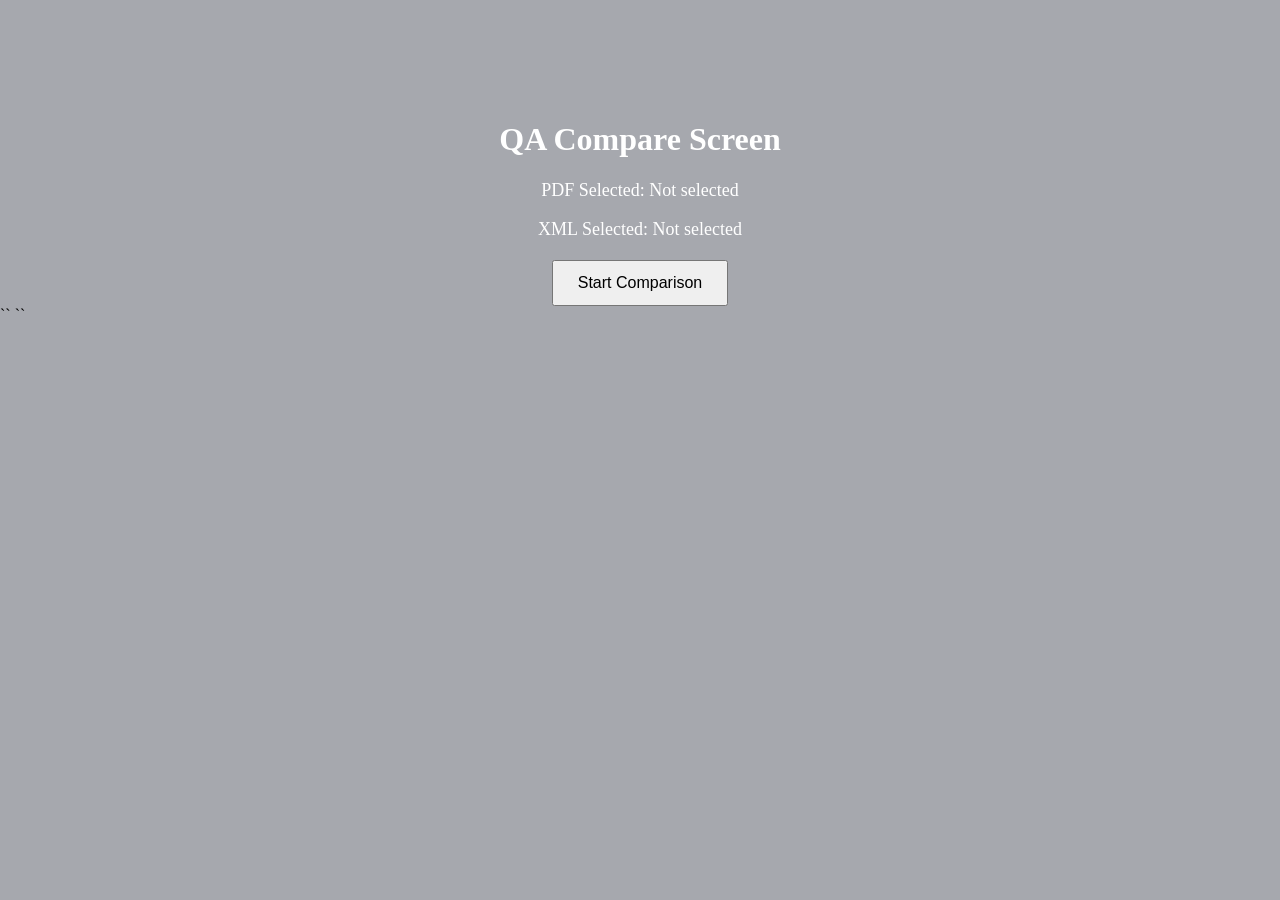
==== commit 7737912a: "Add UI content layer to second screen to fix blank display issue" ====
--- a/compare.html
+++ b/compare.html
@@ -6,10 +6,34 @@
   <link rel="stylesheet" href="compare.css" />
 </head>
 <body>
-
   <div class="altt-second-bg"></div>
   <div class="compare-overlay"></div>
 
+  <!-- ✅ CONTENT LAYER -->
+  <div class="compare-content">
+    <h1>QA Compare Screen</h1>
+
+    <div class="file-summary">
+      <p>PDF Selected: <span id="pdfName"></span></p>
+      <p>XML Selected: <span id="xmlName"></span></p>
+    </div>
+
+    <button onclick="startComparison()">Start Comparison</button>
+  </div>
+
+  <script>
+    // Load selected file names from previous screen
+    document.getElementById("pdfName").textContent =
+      sessionStorage.getItem("pdfFilename") || "Not selected";
+
+    document.getElementById("xmlName").textContent =
+      sessionStorage.getItem("xmlFilename") || "Not selected";
+
+    function startComparison() {
+      alert("Comparison logic will run here");
+    }
+  </script>
 </body>
+``
 </html>
 ``
--- a/compare.css
+++ b/compare.css
@@ -1,21 +1,37 @@
 /* =====================================================
-   COMPARE.CSS (IMAGE-BASED BACKGROUND - EXACT MATCH)
+   COMPARE.CSS (VIEWPORT-SAFE BACKGROUND)
 ===================================================== */
 
-body {
+/* Always let the document match the real visible viewport */
+html, body {
   margin: 0;
-  height: 100vh;
-  overflow: hidden;
+  padding: 0;
+  height: 100%;
 }
 
-/* BACKGROUND LAYER */
+/* Use modern viewport units (best for Chrome) with fallback */
+body {
+  min-height: 100vh;     /* fallback */
+  min-height: 100svh;    /* small viewport height */
+  min-height: 100dvh;    /* dynamic viewport height (best) */
+
+  /* Allow page to grow if content grows */
+  overflow-x: hidden;
+  overflow-y: auto;
+}
+
+/* BACKGROUND LAYER (fills the visible viewport perfectly) */
 .altt-second-bg {
   position: fixed;
   inset: 0;
   z-index: -2;
 
-  background: url("compare.png") no-repeat center center;
+  background: url("background-viewport-2560x1440.jpg") no-repeat center center;
   background-size: cover;
+  background-attachment: fixed;
+
+  /* Prevent any edge flicker */
+  transform: translateZ(0);
 }
 
 /* LIGHT OVERLAY FOR READABILITY */
@@ -23,6 +39,24 @@
   position: fixed;
   inset: 0;
   z-index: -1;
+  background: rgba(0, 8, 25, 0.35);
+}
 
-  background: rgba(0, 8, 25, 0.35);
+.compare-content {
+  position: relative;
+  z-index: 1;
+  color: white;
+  text-align: center;
+  padding-top: 100px;
+}
+
+.file-summary {
+  margin: 20px 0;
+  font-size: 18px;
+}
+
+button {
+  padding: 12px 24px;
+  font-size: 16px;
+  cursor: pointer;
 }
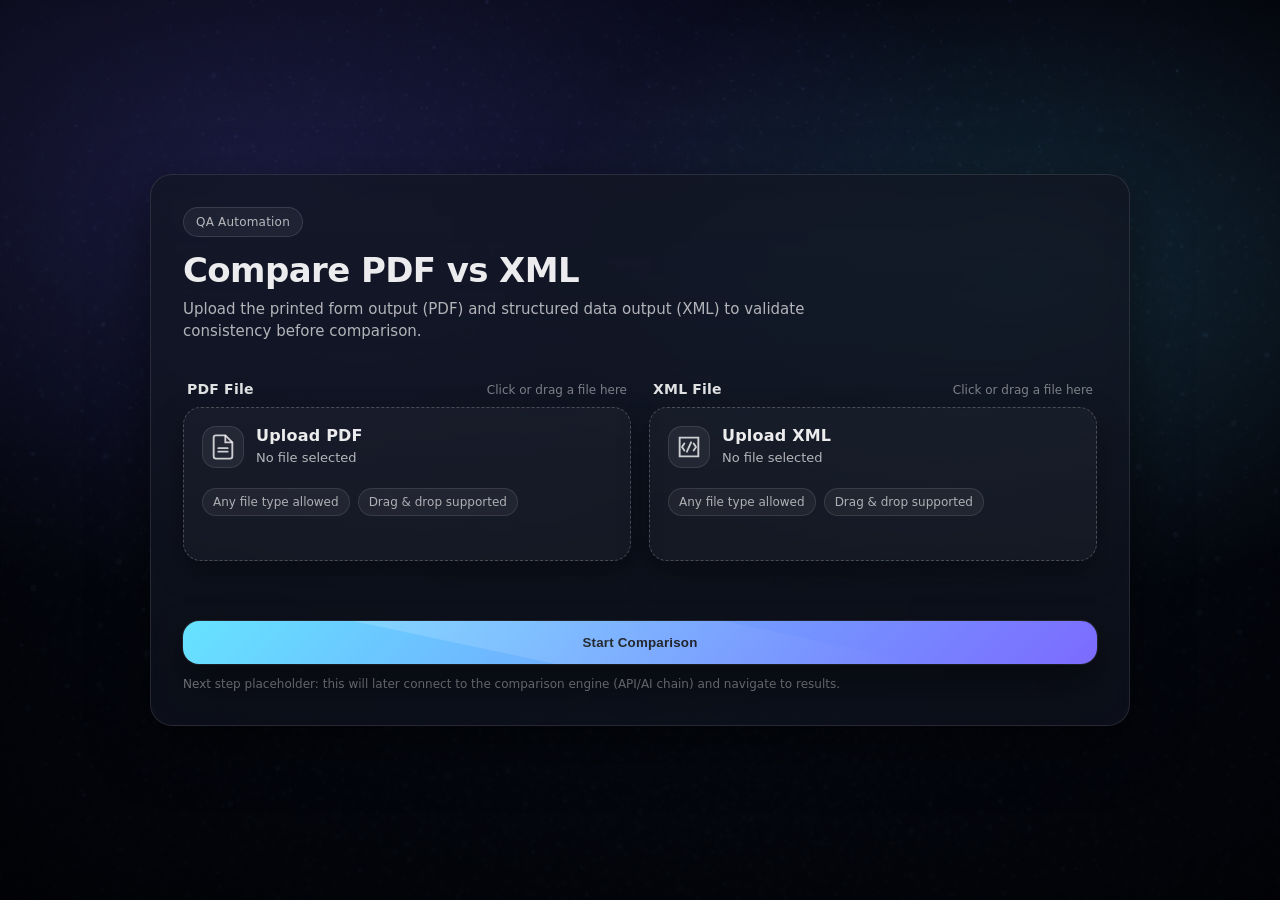
==== commit b1325945: "recreated the second screen" ====
--- a/compare.html
+++ b/compare.html
@@ -1,39 +1,143 @@
-<!DOCTYPE html>
+<!doctype html>
 <html lang="en">
 <head>
-  <meta charset="UTF-8" />
-  <title>Second Screen</title>
+  <meta charset="utf-8" />
+  <meta name="viewport" content="width=device-width, initial-scale=1" />
+  <title>Compare PDF vs XML</title>
   <link rel="stylesheet" href="compare.css" />
 </head>
+
 <body>
-  <div class="altt-second-bg"></div>
-  <div class="compare-overlay"></div>
+  <!-- Background layer + overlay -->
+  <div class="bg" aria-hidden="true"></div>
+  <div class="overlay" aria-hidden="true"></div>
 
-  <!-- ✅ CONTENT LAYER -->
-  <div class="compare-content">
-    <h1>QA Compare Screen</h1>
+  <main class="shell" role="main">
+    <section class="card" aria-label="Compare PDF vs XML screen">
+      <header class="header">
+        <div class="badge" aria-hidden="true">
+          QA Automation
+        </div>
+        <h1 class="title">Compare PDF vs XML</h1>
+        <p class="subtitle">
+          Upload the printed form output (PDF) and structured data output (XML) to validate consistency before comparison.
+        </p>
+      </header>
 
-    <div class="file-summary">
-      <p>PDF Selected: <span id="pdfName"></span></p>
-      <p>XML Selected: <span id="xmlName"></span></p>
-    </div>
+      <section class="uploads" aria-label="Upload section">
+        <!-- PDF Upload -->
+        <div class="uploadWrap">
+          <div class="uploadLabelRow">
+            <h2 class="uploadTitle">PDF File</h2>
+            <span class="uploadHint" id="pdfHint">Click or drag a file here</span>
+          </div>
 
-    <button onclick="startComparison()">Start Comparison</button>
-  </div>
+          <div
+            class="dropzone"
+            id="pdfZone"
+            role="button"
+            tabindex="0"
+            aria-describedby="pdfHint pdfStatus"
+            aria-label="Upload PDF file"
+            data-kind="pdf"
+          >
+            <input
+              class="fileInput"
+              id="pdfInput"
+              type="file"
+              aria-hidden="true"
+              tabindex="-1"
+            />
 
-  <script>
-    // Load selected file names from previous screen
-    document.getElementById("pdfName").textContent =
-      sessionStorage.getItem("pdfFilename") || "Not selected";
+            <div class="dzInner">
+              <div class="dzIcon" aria-hidden="true">
+                <!-- simple inline icon -->
+                <svg width="28" height="28" viewBox="0 0 24 24" fill="none">
+                  <path d="M14 2H6a2 2 0 0 0-2 2v16a2 2 0 0 0 2 2h12a2 2 0 0 0 2-2V8l-6-6Z" stroke="currentColor" stroke-width="1.6"/>
+                  <path d="M14 2v6h6" stroke="currentColor" stroke-width="1.6"/>
+                  <path d="M8 13h8M8 16h8" stroke="currentColor" stroke-width="1.6" stroke-linecap="round"/>
+                </svg>
+              </div>
 
-    document.getElementById("xmlName").textContent =
-      sessionStorage.getItem("xmlFilename") || "Not selected";
+              <div class="dzText">
+                <div class="dzPrimary" id="pdfPrimary">Upload PDF</div>
+                <div class="dzSecondary" id="pdfSecondary">No file selected</div>
+              </div>
 
-    function startComparison() {
-      alert("Comparison logic will run here");
-    }
-  </script>
+              <div class="dzMeta">
+                <span class="chip">Any file type allowed</span>
+                <span class="chip">Drag & drop supported</span>
+              </div>
+            </div>
+
+            <div class="dzStatus" id="pdfStatus" aria-live="polite"></div>
+          </div>
+        </div>
+
+        <!-- XML Upload -->
+        <div class="uploadWrap">
+          <div class="uploadLabelRow">
+            <h2 class="uploadTitle">XML File</h2>
+            <span class="uploadHint" id="xmlHint">Click or drag a file here</span>
+          </div>
+
+          <div
+            class="dropzone"
+            id="xmlZone"
+            role="button"
+            tabindex="0"
+            aria-describedby="xmlHint xmlStatus"
+            aria-label="Upload XML file"
+            data-kind="xml"
+          >
+            <input
+              class="fileInput"
+              id="xmlInput"
+              type="file"
+              aria-hidden="true"
+              tabindex="-1"
+            />
+
+            <div class="dzInner">
+              <div class="dzIcon" aria-hidden="true">
+                <svg width="28" height="28" viewBox="0 0 24 24" fill="none">
+                  <path d="M4 4h16v16H4V4Z" stroke="currentColor" stroke-width="1.6"/>
+                  <path d="M8 9 6 12l2 3M16 9l2 3-2 3" stroke="currentColor" stroke-width="1.6" stroke-linecap="round" stroke-linejoin="round"/>
+                  <path d="M10.2 16 13.8 8" stroke="currentColor" stroke-width="1.6" stroke-linecap="round"/>
+                </svg>
+              </div>
+
+              <div class="dzText">
+                <div class="dzPrimary" id="xmlPrimary">Upload XML</div>
+                <div class="dzSecondary" id="xmlSecondary">No file selected</div>
+              </div>
+
+              <div class="dzMeta">
+                <span class="chip">Any file type allowed</span>
+                <span class="chip">Drag & drop supported</span>
+              </div>
+            </div>
+
+            <div class="dzStatus" id="xmlStatus" aria-live="polite"></div>
+          </div>
+        </div>
+      </section>
+
+      <section class="actions" aria-label="Action section">
+        <div class="message" id="message" role="status" aria-live="polite"></div>
+
+        <button class="primaryBtn" id="startBtn" type="button">
+          <span class="btnGlow" aria-hidden="true"></span>
+          Start Comparison
+        </button>
+
+        <p class="footnote">
+          Next step placeholder: this will later connect to the comparison engine (API/AI chain) and navigate to results.
+        </p>
+      </section>
+    </section>
+  </main>
+
+  <script src="compare.js"></script>
 </body>
-``
 </html>
-``
--- a/compare.css
+++ b/compare.css
@@ -1,62 +1,327 @@
-/* =====================================================
-   COMPARE.CSS (VIEWPORT-SAFE BACKGROUND)
-===================================================== */
-
-/* Always let the document match the real visible viewport */
-html, body {
+/* ==============================
+   Compare Screen — Enterprise UI
+   ============================== */
+
+:root{
+  --bgOverlay: rgba(8, 10, 18, 0.72);
+  --panel: rgba(18, 22, 34, 0.72);
+  --panelBorder: rgba(255,255,255,0.10);
+  --text: rgba(255,255,255,0.92);
+  --muted: rgba(255,255,255,0.68);
+  --faint: rgba(255,255,255,0.46);
+
+  --accent: #66e3ff;
+  --accent2: #7c6bff;
+  --good: #2fe4a7;
+  --warn: #ffce4a;
+  --bad: #ff5b6b;
+
+  --shadow: 0 20px 55px rgba(0,0,0,0.55);
+  --shadowSoft: 0 12px 30px rgba(0,0,0,0.35);
+  --radiusXL: 22px;
+  --radiusLG: 18px;
+  --radiusMD: 14px;
+
+  --focus: 0 0 0 4px rgba(102, 227, 255, 0.22);
+  --transition: 160ms cubic-bezier(.2,.8,.2,1);
+}
+
+* { box-sizing: border-box; }
+html, body { height: 100%; }
+body{
   margin: 0;
-  padding: 0;
-  height: 100%;
-}
-
-/* Use modern viewport units (best for Chrome) with fallback */
-body {
-  min-height: 100vh;     /* fallback */
-  min-height: 100svh;    /* small viewport height */
-  min-height: 100dvh;    /* dynamic viewport height (best) */
-
-  /* Allow page to grow if content grows */
+  font-family: ui-sans-serif, system-ui, -apple-system, Segoe UI, Roboto, Arial, "Helvetica Neue", Helvetica, "Apple Color Emoji", "Segoe UI Emoji";
+  color: var(--text);
+  background: #070913;
   overflow-x: hidden;
-  overflow-y: auto;
-}
-
-/* BACKGROUND LAYER (fills the visible viewport perfectly) */
-.altt-second-bg {
+}
+
+/* Background image layer */
+.bg{
   position: fixed;
   inset: 0;
+  background: url("compare.png") center center / cover no-repeat;
+  transform: scale(1.03);
+  filter: saturate(0.95) contrast(1.02);
   z-index: -2;
-
-  background: url("background-viewport-2560x1440.jpg") no-repeat center center;
-  background-size: cover;
-  background-attachment: fixed;
-
-  /* Prevent any edge flicker */
-  transform: translateZ(0);
-}
-
-/* LIGHT OVERLAY FOR READABILITY */
-.compare-overlay {
+}
+
+/* Dark overlay for readability */
+.overlay{
   position: fixed;
   inset: 0;
+  background:
+    radial-gradient(1200px 700px at 20% 20%, rgba(124, 107, 255, 0.18), transparent 60%),
+    radial-gradient(900px 600px at 80% 30%, rgba(102, 227, 255, 0.14), transparent 55%),
+    linear-gradient(180deg, rgba(0,0,0,0.40), rgba(0,0,0,0.78)),
+    var(--bgOverlay);
   z-index: -1;
-  background: rgba(0, 8, 25, 0.35);
-}
-
-.compare-content {
+}
+
+/* Layout shell */
+.shell{
+  min-height: 100vh;
+  display: grid;
+  place-items: center;
+  padding: 28px 18px;
+}
+
+/* Main card */
+.card{
+  width: min(980px, 100%);
+  border: 1px solid var(--panelBorder);
+  background: linear-gradient(180deg, rgba(18,22,34,0.76), rgba(18,22,34,0.62));
+  backdrop-filter: blur(10px);
+  border-radius: var(--radiusXL);
+  box-shadow: var(--shadow);
+  padding: 26px;
+}
+
+.header{
+  padding: 6px 6px 18px;
+}
+
+.badge{
+  display: inline-flex;
+  align-items: center;
+  gap: 8px;
+  padding: 7px 12px;
+  border: 1px solid rgba(255,255,255,0.12);
+  border-radius: 999px;
+  background: rgba(255,255,255,0.05);
+  color: var(--muted);
+  font-size: 12px;
+  letter-spacing: 0.2px;
+}
+
+.title{
+  margin: 14px 0 8px;
+  font-size: 34px;
+  line-height: 1.15;
+  letter-spacing: -0.6px;
+}
+
+.subtitle{
+  margin: 0;
+  color: var(--muted);
+  font-size: 15px;
+  line-height: 1.5;
+  max-width: 70ch;
+}
+
+/* Upload area */
+.uploads{
+  display: grid;
+  grid-template-columns: 1fr 1fr;
+  gap: 18px;
+  margin-top: 14px;
+  padding: 6px;
+}
+
+.uploadWrap{
+  display: grid;
+  gap: 10px;
+}
+
+.uploadLabelRow{
+  display: flex;
+  align-items: baseline;
+  justify-content: space-between;
+  gap: 12px;
+  padding: 0 4px;
+}
+
+.uploadTitle{
+  font-size: 14px;
+  margin: 0;
+  color: rgba(255,255,255,0.88);
+  letter-spacing: 0.2px;
+}
+
+.uploadHint{
+  font-size: 12px;
+  color: var(--faint);
+}
+
+/* Dropzone */
+.dropzone{
   position: relative;
-  z-index: 1;
-  color: white;
-  text-align: center;
-  padding-top: 100px;
-}
-
-.file-summary {
-  margin: 20px 0;
-  font-size: 18px;
-}
-
-button {
-  padding: 12px 24px;
+  border-radius: var(--radiusLG);
+  border: 1.6px dashed rgba(255,255,255,0.22);
+  background: rgba(255,255,255,0.03);
+  box-shadow: var(--shadowSoft);
+  padding: 18px;
+  cursor: pointer;
+  user-select: none;
+  outline: none;
+  transition: transform var(--transition), border-color var(--transition), box-shadow var(--transition), background var(--transition);
+}
+
+.dropzone:hover{
+  border-color: rgba(102,227,255,0.62);
+  box-shadow: 0 18px 40px rgba(0,0,0,0.42), 0 0 0 1px rgba(102,227,255,0.25), 0 0 22px rgba(102,227,255,0.10);
+  background: rgba(102,227,255,0.05);
+  transform: translateY(-1px);
+}
+
+.dropzone:focus-visible{
+  box-shadow: var(--shadowSoft), var(--focus);
+  border-color: rgba(102,227,255,0.70);
+}
+
+/* Drag over state */
+.dropzone.dragOver{
+  border-color: rgba(124,107,255,0.90);
+  background: rgba(124,107,255,0.08);
+  box-shadow: 0 18px 44px rgba(0,0,0,0.45), 0 0 0 1px rgba(124,107,255,0.32), 0 0 28px rgba(124,107,255,0.12);
+}
+
+/* Success state */
+.dropzone.success{
+  border-color: rgba(47,228,167,0.78);
+  background: rgba(47,228,167,0.06);
+  box-shadow: 0 18px 44px rgba(0,0,0,0.45), 0 0 0 1px rgba(47,228,167,0.22);
+}
+
+.fileInput{
+  display: none; /* hide browser UI */
+}
+
+.dzInner{
+  display: grid;
+  grid-template-columns: 42px 1fr;
+  grid-template-rows: auto auto;
+  gap: 12px 12px;
+  align-items: start;
+}
+
+.dzIcon{
+  width: 42px;
+  height: 42px;
+  display: grid;
+  place-items: center;
+  border-radius: 14px;
+  background: rgba(255,255,255,0.06);
+  border: 1px solid rgba(255,255,255,0.10);
+  color: rgba(255,255,255,0.78);
+}
+
+.dzText{
+  display: grid;
+  gap: 4px;
+}
+
+.dzPrimary{
+  font-weight: 650;
+  letter-spacing: 0.2px;
   font-size: 16px;
+}
+
+.dzSecondary{
+  color: var(--muted);
+  font-size: 13px;
+  line-height: 1.35;
+  word-break: break-word;
+}
+
+.dzMeta{
+  grid-column: 1 / -1;
+  display: flex;
+  flex-wrap: wrap;
+  gap: 8px;
+  margin-top: 8px;
+}
+
+.chip{
+  font-size: 12px;
+  color: rgba(255,255,255,0.64);
+  padding: 6px 10px;
+  border-radius: 999px;
+  background: rgba(255,255,255,0.05);
+  border: 1px solid rgba(255,255,255,0.10);
+}
+
+/* Status line */
+.dzStatus{
+  margin-top: 10px;
+  font-size: 12px;
+  color: var(--faint);
+  min-height: 16px;
+}
+
+/* Actions */
+.actions{
+  margin-top: 18px;
+  padding: 6px;
+  display: grid;
+  gap: 12px;
+}
+
+.message{
+  min-height: 18px;
+  font-size: 13px;
+  color: var(--muted);
+}
+
+.message.error{ color: rgba(255,91,107,0.92); }
+.message.success{ color: rgba(47,228,167,0.92); }
+
+.primaryBtn{
+  position: relative;
+  overflow: hidden;
+  border: none;
+  border-radius: 16px;
+  padding: 14px 16px;
+  font-weight: 700;
+  letter-spacing: 0.2px;
+  color: rgba(10,12,18,0.96);
+  background: linear-gradient(135deg, var(--accent), var(--accent2));
+  box-shadow: 0 18px 42px rgba(0,0,0,0.45), 0 0 0 1px rgba(255,255,255,0.10);
   cursor: pointer;
+  transition: transform var(--transition), filter var(--transition), box-shadow var(--transition);
+}
+
+.primaryBtn:hover{
+  transform: translateY(-1px);
+  filter: brightness(1.03);
+  box-shadow: 0 20px 50px rgba(0,0,0,0.52), 0 0 24px rgba(102,227,255,0.15);
+}
+
+.primaryBtn:active{
+  transform: translateY(0px);
+  filter: brightness(0.98);
+}
+
+.primaryBtn:focus-visible{
+  outline: none;
+  box-shadow: 0 20px 50px rgba(0,0,0,0.52), var(--focus);
+}
+
+.btnGlow{
+  position: absolute;
+  inset: -40%;
+  background: radial-gradient(circle at 30% 30%, rgba(255,255,255,0.35), transparent 52%);
+  transform: rotate(12deg);
+  opacity: 0.55;
+  pointer-events: none;
+}
+
+.footnote{
+  margin: 0;
+  font-size: 12px;
+  color: var(--faint);
+  line-height: 1.45;
+}
+
+/* Responsive */
+@media (max-width: 860px){
+  .uploads{
+    grid-template-columns: 1fr;
+  }
+  .title{ font-size: 30px; }
+}
+
+@media (max-width: 460px){
+  .card{ padding: 18px; }
+  .title{ font-size: 26px; }
 }
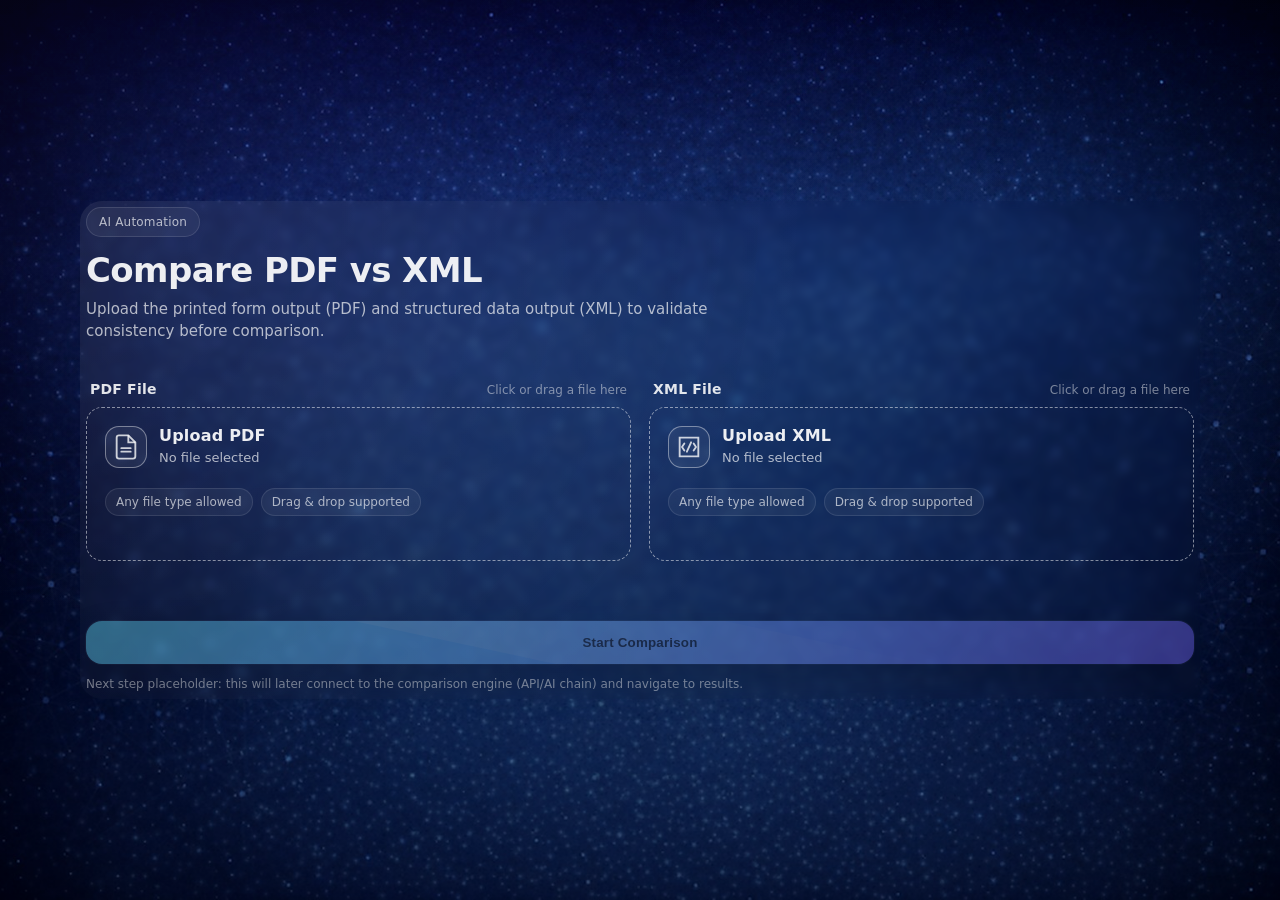
==== commit 0596aa14: "Change QA to AI" ====
--- a/compare.html
+++ b/compare.html
@@ -16,7 +16,7 @@
     <section class="card" aria-label="Compare PDF vs XML screen">
       <header class="header">
         <div class="badge" aria-hidden="true">
-          QA Automation
+          AI Automation
         </div>
         <h1 class="title">Compare PDF vs XML</h1>
         <p class="subtitle">
@@ -113,7 +113,7 @@
               </div>
 
               <div class="dzMeta">
-                <span class="chip">Any file type allowed</span>
+                <span class="chip">Any file type allowed</span>	
                 <span class="chip">Drag & drop supported</span>
               </div>
             </div>
--- a/compare.css
+++ b/compare.css
@@ -3,7 +3,7 @@
    ============================== */
 
 :root{
-  --bgOverlay: rgba(8, 10, 18, 0.72);
+  --bgOverlay: rgba(8, 10, 18, 0.35);
   --panel: rgba(18, 22, 34, 0.72);
   --panelBorder: rgba(255,255,255,0.10);
   --text: rgba(255,255,255,0.92);
@@ -37,44 +37,72 @@
 }
 
 /* Background image layer */
-.bg{
+.bg {
   position: fixed;
   inset: 0;
-  background: url("compare.png") center center / cover no-repeat;
-  transform: scale(1.03);
-  filter: saturate(0.95) contrast(1.02);
+
+  background: url("./compare.png") center / cover no-repeat;
+  filter: brightness(0.95) contrast(1.05);
+
   z-index: -2;
 }
 
 /* Dark overlay for readability */
-.overlay{
+.overlay {
   position: fixed;
   inset: 0;
+
   background:
-    radial-gradient(1200px 700px at 20% 20%, rgba(124, 107, 255, 0.18), transparent 60%),
-    radial-gradient(900px 600px at 80% 30%, rgba(102, 227, 255, 0.14), transparent 55%),
-    linear-gradient(180deg, rgba(0,0,0,0.40), rgba(0,0,0,0.78)),
-    var(--bgOverlay);
+    radial-gradient(1200px 700px at 20% 20%, rgba(124, 107, 255, 0.07), transparent 65%),
+    radial-gradient(900px 600px at 80% 30%, rgba(102, 227, 255, 0.05), transparent 60%),
+    linear-gradient(180deg, rgba(0,0,0,0.15), rgba(0,0,0,0.45));
+
   z-index: -1;
 }
 
 /* Layout shell */
-.shell{
+.shell {
   min-height: 100vh;
-  display: grid;
-  place-items: center;
-  padding: 28px 18px;
+
+  display: flex;
+  align-items: center;
+  justify-content: center;
+
+  padding: 0;   /* ❌ remove previous padding logic */
 }
 
 /* Main card */
-.card{
-  width: min(980px, 100%);
-  border: 1px solid var(--panelBorder);
-  background: linear-gradient(180deg, rgba(18,22,34,0.76), rgba(18,22,34,0.62));
-  backdrop-filter: blur(10px);
-  border-radius: var(--radiusXL);
-  box-shadow: var(--shadow);
-  padding: 26px;
+
+.card {
+  
+  width: calc(100% - 160px);  /* ✅ creates equal gap on all sides */
+  height: calc(100% - 160px);
+
+  margin: auto
+
+  
+  position: relative;   /* ✅ REQUIRED */
+
+  background: rgba(18, 22, 34, 0.03);
+  backdrop-filter: blur(5px);
+  -webkit-backdrop-filter: blur(5px);
+
+}
+
+
+.card::before {
+  content: "";
+  position: absolute;
+  inset: 0;
+  border-radius: 22px;
+
+  background: radial-gradient(
+    circle at top left,
+    rgba(255, 255, 255, 0.08),
+    transparent 60%
+  );
+
+  pointer-events: none;
 }
 
 .header{
@@ -144,25 +172,34 @@
 }
 
 /* Dropzone */
-.dropzone{
+.dropzone {
   position: relative;
-  border-radius: var(--radiusLG);
-  border: 1.6px dashed rgba(255,255,255,0.22);
-  background: rgba(255,255,255,0.03);
-  box-shadow: var(--shadowSoft);
+
+  background: none !important;   /* ✅ REMOVE ANY COLOR */
+  backdrop-filter: none !important;  /* ✅ REMOVE BLUR */
+  
+  border-radius: 16px;
+  border: 1.5px dashed rgba(255, 255, 255, 0.5);
+
   padding: 18px;
   cursor: pointer;
-  user-select: none;
-  outline: none;
-  transition: transform var(--transition), border-color var(--transition), box-shadow var(--transition), background var(--transition);
-}
-
-.dropzone:hover{
-  border-color: rgba(102,227,255,0.62);
-  box-shadow: 0 18px 40px rgba(0,0,0,0.42), 0 0 0 1px rgba(102,227,255,0.25), 0 0 22px rgba(102,227,255,0.10);
-  background: rgba(102,227,255,0.05);
-  transform: translateY(-1px);
-}
+
+  box-shadow: none;
+
+  transition: all 0.25s ease;
+}
+
+
+.dropzone:hover {
+  border-color: rgba(102, 227, 255, 1);
+
+  box-shadow:
+    0 0 10px rgba(102, 227, 255, 0.25),
+    0 0 20px rgba(102, 227, 255, 0.15);
+
+  transform: translateY(-2px);
+}
+
 
 .dropzone:focus-visible{
   box-shadow: var(--shadowSoft), var(--focus);
@@ -177,10 +214,11 @@
 }
 
 /* Success state */
-.dropzone.success{
-  border-color: rgba(47,228,167,0.78);
-  background: rgba(47,228,167,0.06);
-  box-shadow: 0 18px 44px rgba(0,0,0,0.45), 0 0 0 1px rgba(47,228,167,0.22);
+.dropzone.success {
+  border-color: rgba(47, 228, 167, 0.9);
+
+  box-shadow:
+    0 0 12px rgba(47, 228, 167, 0.15);
 }
 
 .fileInput{
@@ -202,7 +240,7 @@
   place-items: center;
   border-radius: 14px;
   background: rgba(255,255,255,0.06);
-  border: 1px solid rgba(255,255,255,0.10);
+  border: 1px solid rgba(255,255,255,0.4);
   color: rgba(255,255,255,0.78);
 }
 
@@ -281,6 +319,12 @@
   transition: transform var(--transition), filter var(--transition), box-shadow var(--transition);
 }
 
+.primaryBtn:disabled {
+  opacity: 0.4;
+  cursor: not-allowed;
+  pointer-events: none;
+}
+
 .primaryBtn:hover{
   transform: translateY(-1px);
   filter: brightness(1.03);
@@ -324,4 +368,24 @@
 @media (max-width: 460px){
   .card{ padding: 18px; }
   .title{ font-size: 26px; }
+}
+/* ======================
+   Loader / Spinner Styles
+   ====================== */
+
+.loader {
+  display: inline-block;
+  width: 14px;
+  height: 14px;
+  border: 2px solid white;
+  border-top: 2px solid transparent;
+  border-radius: 50%;
+  animation: spin 0.6s linear infinite;
+  margin-left: 8px;
+}
+
+@keyframes spin {
+  to {
+    transform: rotate(360deg);
+  }
 }
